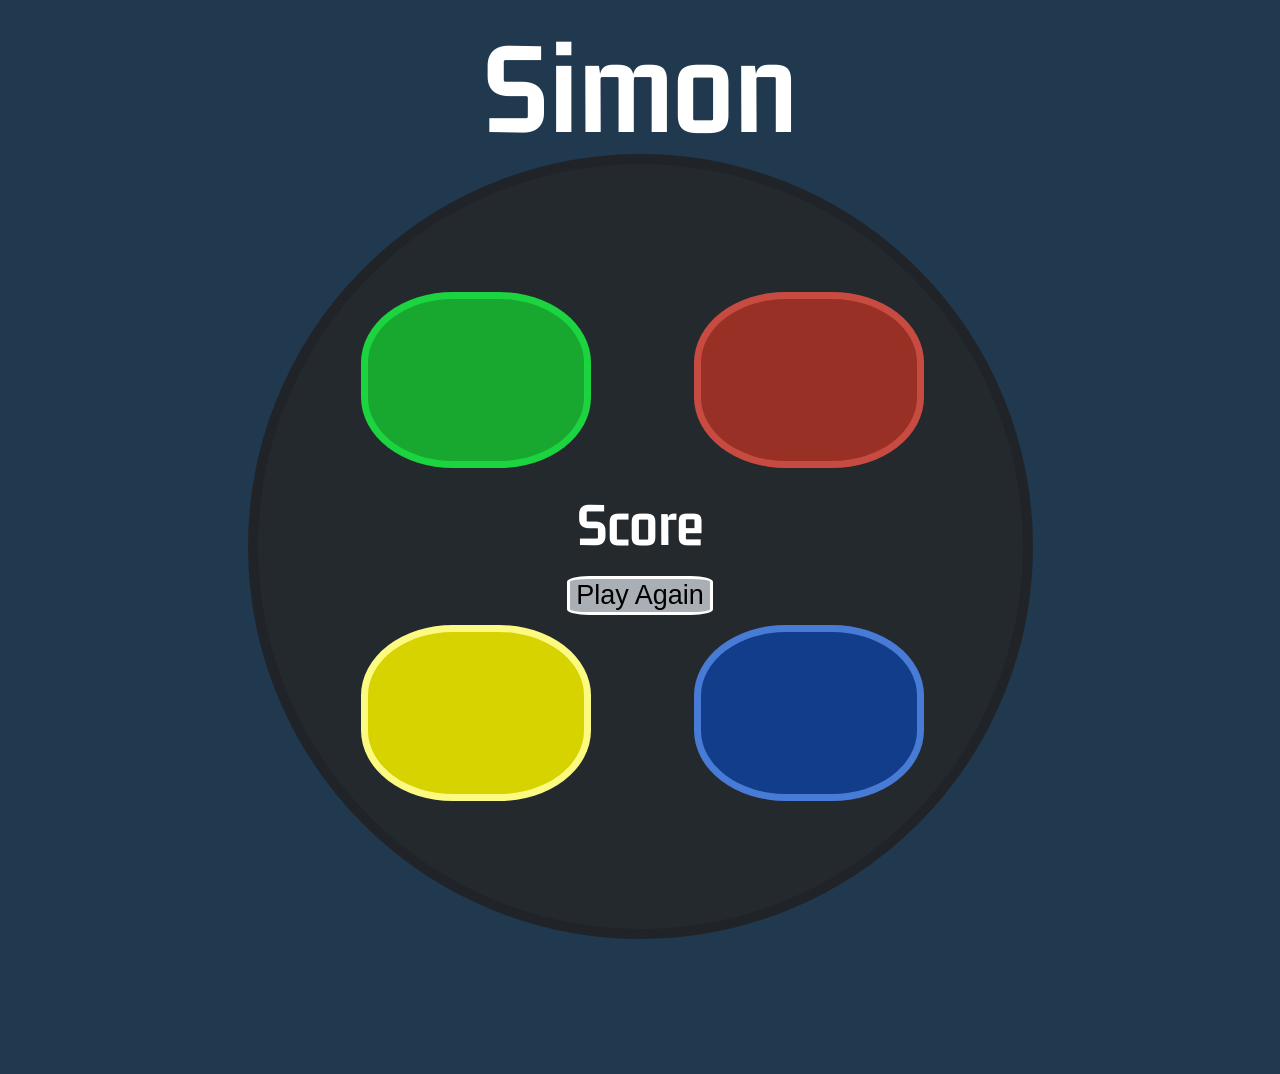
==== index.HTML @ 3dda3c7d "Project-1-Browser-Based-Game" ====
<!DOCTYPE html>
<html lang="en">
<head>
    <meta charset="UTF-8">
    <meta http-equiv="X-UA-Compatible" content="IE=edge">
    <meta name="viewport" content="width=device-width, initial-scale=1.0">
    <title>Simon</title>
    <link rel="preconnect" href="https://fonts.googleapis.com">
<link rel="preconnect" href="https://fonts.gstatic.com" crossorigin>
<link href="https://fonts.googleapis.com/css2?family=Gemunu+Libre:wght@300&display=swap" rel="stylesheet">
    <link rel="stylesheet" href="css/main.css">
    <script defer src="js/main.js"></script>
</head>
<body>
    <h2 id="title">Simon</h2>
    <section id="board" class="flex-ctr">
        <div id="green" class="flex-ctr"></div>
        <div id="red" class="flex-ctr"></div>
        <div id="yellow" class="flex-ctr"></div>
        <div id="blue" class="flex-ctr"></div>
    </section>
    <h3 id="score">Score</h3>
    <button id="play-again">Play Again</button>
</body>
</html>
---- css/main.css ----
body {
    background-color: #20394f;
    height: 100vh;
    margin: 0;
    margin-top: -15vmin;
    font-family: 'Kanit', sans-serif;
    display: flex;
    flex-direction: column;
    justify-content: center;
    align-items: center;
}

.flex-ctr {
    flex-direction: column;
    justify-content: center;
    align-items: center;
}

#board {
    display: grid;
    grid-template-columns: repeat(2, 17vmin);
    grid-template-rows: repeat(2, 17vmin);
    gap: 20vmin;
    background-color: #24292e;
    border: 10px solid #202429;
    border-radius: 50%;
    height: 85vmin;
    width: 85vmin;
}

#title {
    margin-top: -0.2vmin;
    margin-bottom: -0.5vmin;
    color: white;
    font-size: 15vmin;
    font-family: 'Gemunu Libre', sans-serif;
}

#score {
    color: white;
    margin-top: -50vmin;
    font-size: 7vmin;
    font-family: 'Gemunu Libre', sans-serif;
}

div {
    margin-top: 31vmin;
    margin-left: -4vmin;
}

div#green {
    background-color: #18a830;
    border: 7px solid #1cd440;
    border-radius: 40%;
    transition: 200ms;
    height: 18vmin;
    width: 24vmin;
}

div#green:hover {
    background-color: #1cd440;
    border: 7px solid #18a830;
}

div#red {
    background-color: #993026;
    border: 7px solid #c74b40;
    border-radius: 40%;
    transition: 200ms;
    height: 18vmin;
    width: 24vmin;
}

div#red:hover {
    background-color: #c74b40;
    border: 7px solid #993026;
}

div#yellow {
    background-color: #d6d300;
    border: 7px solid #fcfa81;
    border-radius: 40%;
    transition: 200ms;
    height: 18vmin;
    width: 24vmin;
}

div#yellow:hover {
    background-color: #fcfa81;
    border: 7px solid #d6d300;
}

div#blue {
    background-color: #113d8a;
    border: 7px solid #477bd6;
    border-radius: 40%;
    transition: 200ms;
    height: 18vmin;
    width: 24vmin;
}

div#blue:hover {
    background-color: #477bd6;
    border: 7px solid #113d8a;
}

button {
    margin-top: -5vmin;
    font-size: 3vmin;
    background-color: #aaaeb5;
    border: 3px solid white;
    border-radius: 15%;
    transition: 200ms;
}

button:hover {
    color: white;
    background-color: #33373d;
    border: 3px solid white;
}
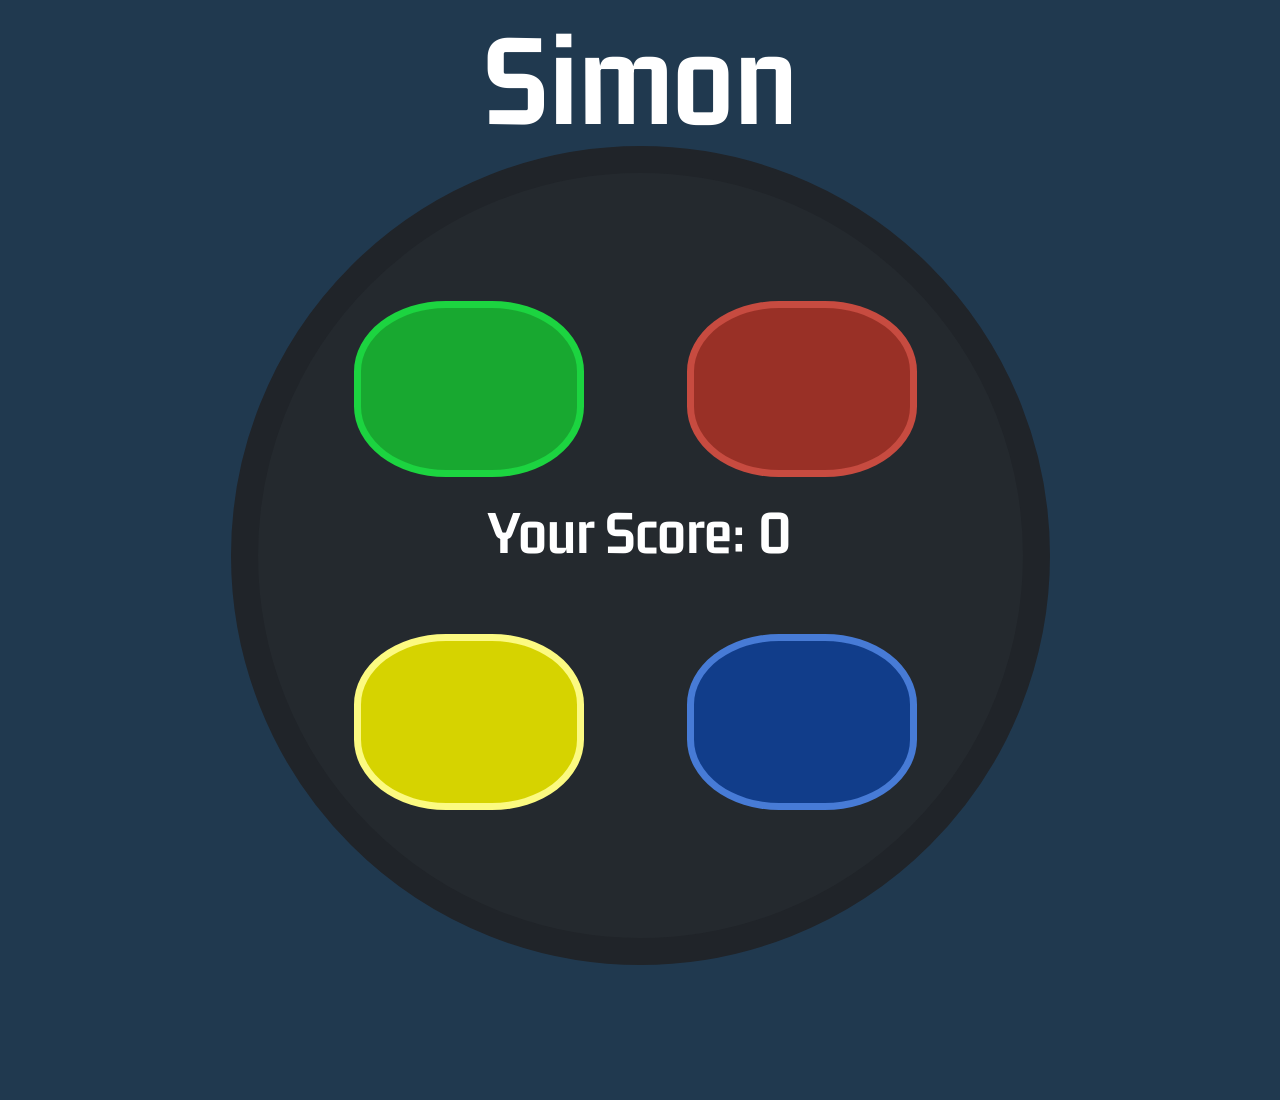
==== commit bfd927d9: "Test" ====
--- a/index.HTML
+++ b/index.HTML
@@ -20,6 +20,6 @@
         <div id="blue" class="flex-ctr"></div>
     </section>
     <h3 id="score">Score</h3>
-    <button id="play-again">Play Again</button>
+    <button id="play-again">Play Again!</button>
 </body>
-</html>+</html>
--- a/css/main.css
+++ b/css/main.css
@@ -22,7 +22,7 @@
     grid-template-rows: repeat(2, 17vmin);
     gap: 20vmin;
     background-color: #24292e;
-    border: 10px solid #202429;
+    border: 3vmin solid #202429;
     border-radius: 50%;
     height: 85vmin;
     width: 85vmin;
@@ -38,14 +38,14 @@
 
 #score {
     color: white;
-    margin-top: -50vmin;
+    margin-top: -52vmin;
     font-size: 7vmin;
     font-family: 'Gemunu Libre', sans-serif;
 }
 
 div {
     margin-top: 31vmin;
-    margin-left: -4vmin;
+    margin-left: -4.8vmin;
 }
 
 div#green {
@@ -58,8 +58,7 @@
 }
 
 div#green:hover {
-    background-color: #1cd440;
-    border: 7px solid #18a830;
+    transform: scale(1.1);
 }
 
 div#red {
@@ -72,8 +71,7 @@
 }
 
 div#red:hover {
-    background-color: #c74b40;
-    border: 7px solid #993026;
+    transform: scale(1.1);
 }
 
 div#yellow {
@@ -86,8 +84,7 @@
 }
 
 div#yellow:hover {
-    background-color: #fcfa81;
-    border: 7px solid #d6d300;
+    transform: scale(1.1);
 }
 
 div#blue {
@@ -97,11 +94,11 @@
     transition: 200ms;
     height: 18vmin;
     width: 24vmin;
+    
 }
 
 div#blue:hover {
-    background-color: #477bd6;
-    border: 7px solid #113d8a;
+    transform: scale(1.1);
 }
 
 button {
@@ -114,7 +111,5 @@
 }
 
 button:hover {
-    color: white;
-    background-color: #33373d;
-    border: 3px solid white;
-}+    transform: scale(1.1);
+}
